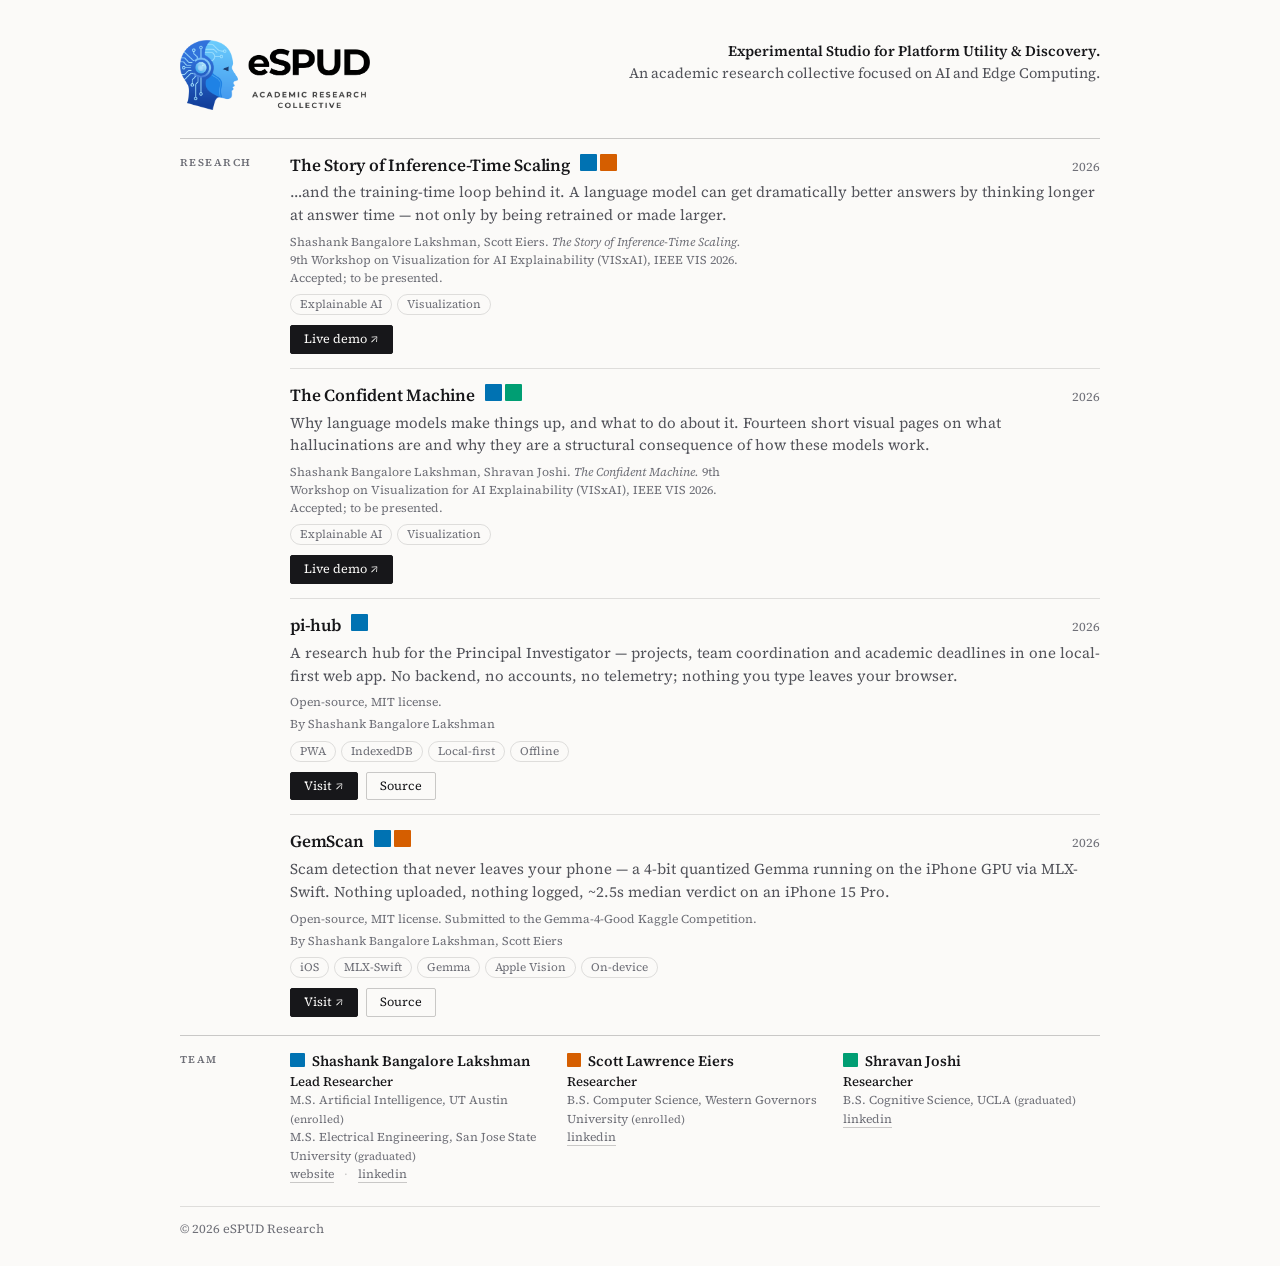
==== index.html @ 0be503f2 "Move the year to the right of each title All four entries now show 2026 right-aligned on the title r" ====
<!DOCTYPE html>
<html lang="en">
<head>
  <meta charset="UTF-8" />
  <meta name="viewport" content="width=device-width, initial-scale=1.0" />
  <title>eSPUD — Experimental Studio for Platform Utility &amp; Discovery</title>
  <meta name="description" content="eSPUD (Experimental Studio for Platform Utility &amp; Discovery) is an academic research collective focused on AI and Edge Computing." />
  <meta name="theme-color" content="#FBFAF8" />

  <link rel="icon" type="image/png" href="assets/logo-mark.png?v=2" />
  <link rel="preconnect" href="https://fonts.googleapis.com" />
  <link rel="preconnect" href="https://fonts.gstatic.com" crossorigin />
  <link href="https://fonts.googleapis.com/css2?family=Source+Serif+4:opsz,wght@8..60,400;8..60,600&display=swap" rel="stylesheet" />
  <link rel="stylesheet" href="css/style.css" />
</head>
<body>

  <main class="wrap" id="main" tabindex="-1">

    <div class="head">
      <div class="head-top">
        <img class="head-logo" src="assets/logo.png?v=2" alt="eSPUD — academic research collective" />
        <h1>eSPUD — Experimental Studio for Platform Utility &amp; Discovery</h1>
        <p><strong>Experimental Studio for Platform Utility &amp; Discovery.</strong><br /> An academic research collective focused on AI and Edge Computing.</p>
      </div>
    </div>

    <section class="sec" id="research">
      <h2>Research</h2>
      <div>
        <article class="row" id="inference-time-scaling">
          <div class="row-top">
            <h3>The Story of Inference-Time Scaling</h3>
            <span class="who" role="img" aria-label="Contributors: Shashank Bangalore Lakshman, Scott Lawrence Eiers"><i class="m m-sbl" title="Shashank Bangalore Lakshman"></i><i class="m m-sle" title="Scott Lawrence Eiers"></i></span>
            <span class="year">2026</span>
          </div>
          <p>…and the training-time loop behind it. A language model can get dramatically better answers by thinking longer at answer time — not only by being retrained or made larger.</p>
          <p class="cite">
            Shashank Bangalore Lakshman, Scott Eiers.
            <em>The Story of Inference-Time Scaling.</em>
            9th Workshop on Visualization for AI Explainability (VISxAI), IEEE VIS 2026. Accepted; to be presented.
          </p>
          <div class="tags">
            <span>Explainable AI</span><span>Visualization</span>
          </div>
          <div class="actions">
            <a class="btn" href="https://sapiotomy.vercel.app" target="_blank" rel="noopener">Live demo ↗</a>
          </div>
        </article>

        <article class="row" id="confident-machine">
          <div class="row-top">
            <h3>The Confident Machine</h3>
            <span class="who" role="img" aria-label="Contributors: Shashank Bangalore Lakshman, Shravan Joshi"><i class="m m-sbl" title="Shashank Bangalore Lakshman"></i><i class="m m-sj" title="Shravan Joshi"></i></span>
            <span class="year">2026</span>
          </div>
          <p>Why language models make things up, and what to do about it. Fourteen short visual pages on what hallucinations are and why they are a structural consequence of how these models work.</p>
          <p class="cite">
            Shashank Bangalore Lakshman, Shravan Joshi.
            <em>The Confident Machine.</em>
            9th Workshop on Visualization for AI Explainability (VISxAI), IEEE VIS 2026. Accepted; to be presented.
          </p>
          <div class="tags">
            <span>Explainable AI</span><span>Visualization</span>
          </div>
          <div class="actions">
            <a class="btn" href="https://the-confident-machine.vercel.app" target="_blank" rel="noopener">Live demo ↗</a>
          </div>
        </article>
        <article class="row" id="pi-hub">
          <div class="row-top">
            <h3>pi-hub</h3>
            <span class="who" role="img" aria-label="Contributors: Shashank Bangalore Lakshman"><i class="m m-sbl" title="Shashank Bangalore Lakshman"></i></span>
            <span class="year">2026</span>
          </div>
          <p>A research hub for the Principal Investigator — projects, team coordination and academic deadlines in one local-first web app. No backend, no accounts, no telemetry; nothing you type leaves your browser.</p>
          <p class="cite">Open-source, MIT license.</p>
          <div class="meta">By Shashank Bangalore Lakshman</div>
          <div class="tags">
            <span>PWA</span><span>IndexedDB</span><span>Local-first</span><span>Offline</span>
          </div>
          <div class="actions">
            <a class="btn" href="https://pi-hub-eight.vercel.app/" target="_blank" rel="noopener">Visit ↗</a>
            <a class="btn btn-ghost" href="https://github.com/eSPUD/PI-hub" target="_blank" rel="noopener">Source</a>
          </div>
        </article>

        <article class="row" id="gemscan">
          <div class="row-top">
            <h3>GemScan</h3>
            <span class="who" role="img" aria-label="Contributors: Shashank Bangalore Lakshman, Scott Lawrence Eiers"><i class="m m-sbl" title="Shashank Bangalore Lakshman"></i><i class="m m-sle" title="Scott Lawrence Eiers"></i></span>
            <span class="year">2026</span>
          </div>
          <p>Scam detection that never leaves your phone — a 4-bit quantized Gemma running on the iPhone GPU via MLX-Swift. Nothing uploaded, nothing logged, ~2.5s median verdict on an iPhone 15 Pro.</p>
          <p class="cite">Open-source, MIT license. Submitted to the Gemma-4-Good Kaggle Competition.</p>
          <div class="meta">By Shashank Bangalore Lakshman, Scott Eiers</div>
          <div class="tags">
            <span>iOS</span><span>MLX-Swift</span><span>Gemma</span><span>Apple Vision</span><span>On-device</span>
          </div>
          <div class="actions">
            <a class="btn" href="https://gemscan.github.io/GemScan/" target="_blank" rel="noopener">Visit ↗</a>
            <a class="btn btn-ghost" href="https://github.com/GemScan/GemScan" target="_blank" rel="noopener">Source</a>
          </div>
        </article>
      </div>
    </section>

    <section class="sec" id="team">
      <h2>Team</h2>
      <div class="people">
        <div class="person">
          <b><i class="m m-sbl"></i>Shashank Bangalore Lakshman</b>
          <span class="role">Lead Researcher</span>
          <span>M.S. Artificial Intelligence, UT Austin <i class="standing">enrolled</i></span>
          <span>M.S. Electrical Engineering, San Jose State University <i class="standing">graduated</i></span>
          <span>
            <a href="https://shashankbl.github.io" target="_blank" rel="noopener">website</a>
            <span class="sep">·</span> <a href="https://www.linkedin.com/in/shashankbl/" target="_blank" rel="noopener">linkedin</a>
          </span>
        </div>
        <div class="person">
          <b><i class="m m-sle"></i>Scott Lawrence Eiers</b>
          <span class="role">Researcher</span>
          <span>B.S. Computer Science, Western Governors University <i class="standing">enrolled</i></span>
          <span>
            <a href="https://www.linkedin.com/in/scott-eiers-a3403a244/" target="_blank" rel="noopener">linkedin</a>
          </span>
        </div>
        <div class="person">
          <b><i class="m m-sj"></i>Shravan Joshi</b>
          <span class="role">Researcher</span>
          <span>B.S. Cognitive Science, UCLA <i class="standing">graduated</i></span>
          <span>
            <a href="https://www.linkedin.com/in/shravanjoshi-ca/" target="_blank" rel="noopener">linkedin</a>
          </span>
        </div>
      </div>
    </section>

    <div class="foot">
      <span>© <span id="year">2026</span> eSPUD Research</span>
    </div>

  </main>

  <script src="js/main.js"></script>
  <script src="js/keyboard.js"></script>
</body>
</html>
---- css/style.css ----
/* =========================================================
   eSPUD — single page, single typeface, minimal whitespace
   Source Serif 4 only: hierarchy comes from size, weight, colour
   and tracking, never from a second family.
   ========================================================= */

:root {
  --bg:      #FBFAF8;   /* warm paper */
  --bg-2:    #F5F3EF;
  --text:    #17171A;   /* ink */
  --dim:     #52535A;
  --mute:    #6F7078;
  --rule:    rgba(23,23,26,0.13);
  --rule-2:  rgba(23,23,26,0.22);
  --accent:  #0B52B0;   /* the logo's blue, darkened to 7:1 on paper */

  /* One marker colour per member. Okabe-Ito blue / vermillion /
     bluish-green: the canonical set chosen to stay distinguishable
     under every common colour-vision deficiency. */
  --who-sbl: #0072B2;
  --who-sle: #D55E00;
  --who-sj:  #009E73;

  --font: 'Source Serif 4', Iowan Old Style, Charter, Georgia, serif;
  --wrap:  960px;
  --label: 90px;        /* the left rail every section hangs off */
  --radius: 2px;

  color-scheme: light;  /* light UA widgets + scrollbars on dark-mode systems */
}

* { box-sizing: border-box; }

html, body {
  margin: 0; padding: 0;
  background: var(--bg);
  color: var(--text);
  font-family: var(--font);
  font-size: 15px;
  line-height: 1.52;
  -webkit-font-smoothing: antialiased;
  -moz-osx-font-smoothing: grayscale;
  scroll-behavior: smooth;
}
img { display: block; max-width: 100%; }
a { color: inherit; text-decoration: none; }
button { font-family: inherit; cursor: pointer; }
h1, h2, h3 { font-weight: 600; letter-spacing: -0.012em; }

.wrap { max-width: var(--wrap); margin: 0 auto; padding: 0 20px; }

/* =========================================================
   ACCESSIBILITY
   ========================================================= */
:focus-visible { outline: 2px solid var(--accent); outline-offset: 2px; border-radius: var(--radius); }
*:focus:not(:focus-visible) { outline: none; }
[tabindex="-1"]:focus { outline: none; }

.skip-link {
  position: fixed;
  top: 8px; left: 50%;
  transform: translate(-50%, -180%);
  z-index: 2000;
  background: var(--text); color: var(--bg);
  font-size: 13px; font-weight: 500;
  padding: 7px 14px;
  border-radius: var(--radius);
  transition: transform .2s ease;
}
.skip-link:focus-visible { transform: translate(-50%, 0); outline: 2px solid var(--accent); }

.to-top {
  position: fixed;
  bottom: 16px; right: 16px;
  z-index: 60;
  width: 32px; height: 32px;
  display: grid; place-items: center;
  border: 0; border-radius: var(--radius);
  background: var(--text); color: var(--bg);
  opacity: 0; pointer-events: none;
  transition: opacity .2s ease, background .2s ease;
}
.to-top.is-visible { opacity: 1; pointer-events: auto; }
.to-top:hover { background: var(--accent); }

/* Keyboard-shortcuts dialog (injected by keyboard.js) */
.kbd-backdrop {
  position: fixed; inset: 0; z-index: 1900;
  display: grid; place-items: center; padding: 20px;
  background: rgba(23,23,26,0.28);
}
.kbd-backdrop[hidden] { display: none; }
body.kbd-modal-open { overflow: hidden; }
.kbd-modal {
  width: 100%; max-width: 400px;
  background: #fff;
  border: 1px solid var(--rule-2);
  border-radius: var(--radius);
  padding: 16px 18px 14px;
}
.kbd-modal-head { display: flex; align-items: center; justify-content: space-between; margin-bottom: 8px; }
.kbd-modal-head h2 { margin: 0; font-size: 14px; }
.kbd-close { background: none; border: 0; color: var(--mute); font-size: 20px; line-height: 1; padding: 0 4px; }
.kbd-close:hover { color: var(--text); }
.kbd-list { display: flex; flex-direction: column; }
.kbd-row { display: flex; align-items: center; gap: 12px; padding: 5px 0; border-bottom: 1px solid var(--rule); }
.kbd-row:last-child { border-bottom: 0; }
.kbd-keys { flex: 0 0 104px; display: flex; align-items: center; gap: 4px; }
.kbd-desc { font-size: 12.5px; color: var(--dim); }
.kbd-plus { color: var(--mute); font-size: 10px; }
kbd {
  font-family: inherit; font-size: 11px;
  color: var(--text); background: var(--bg-2);
  border: 1px solid var(--rule-2); border-radius: var(--radius);
  padding: 1px 6px; min-width: 20px; text-align: center; display: inline-block;
}
.kbd-hint { margin: 10px 0 0; font-size: 11.5px; color: var(--mute); }

/* =========================================================
   MASTHEAD — the logo, one line of prose, four counts
   ========================================================= */
.head { padding: 40px 0 14px; }
.head-top {
  display: flex;
  align-items: flex-start;
  justify-content: space-between;
  gap: 36px;
  margin-bottom: 14px;
}
.head-logo { width: 190px; flex: 0 0 auto; margin: 0; }
.head h1 {
  position: absolute; width: 1px; height: 1px;
  margin: -1px; padding: 0; overflow: hidden;
  clip: rect(0,0,0,0); white-space: nowrap; border: 0;
}
.head p { margin: 0; color: var(--dim); font-size: 14.5px; max-width: 62ch; text-align: right; }
.head p strong { font-weight: 600; color: var(--text); }

/* =========================================================
   SECTION — label rail + rows
   ========================================================= */
.sec {
  display: grid;
  grid-template-columns: var(--label) 1fr;
  gap: 0 20px;
  border-top: 1px solid var(--rule-2);
  padding: 14px 0 4px;
  scroll-margin-top: 12px;
}
.sec > h2 {
  margin: 2px 0 0;
  font-size: 10.5px; font-weight: 600;
  letter-spacing: 0.14em; text-transform: uppercase;
  color: var(--mute);
}

.row { padding: 0 0 14px; scroll-margin-top: 12px; }
.row + .row { border-top: 1px solid var(--rule); padding-top: 14px; }
.row-top { display: flex; align-items: baseline; gap: 10px; flex-wrap: wrap; }
.row-top h3 { margin: 0; font-size: 17px; }
.year {
  margin-left: auto;
  font-size: 12.5px;
  color: var(--mute);
  white-space: nowrap;
  font-variant-numeric: tabular-nums;
}

/* Contributor markers: bars the height of the text they sit beside */
.who { display: inline-flex; align-items: center; gap: 3px; font-size: 17px; }
.m {
  width: 1em;
  height: 1em;
  border-radius: 1px;
  display: inline-block;
  flex: 0 0 auto;
}
.m-sbl { background: var(--who-sbl); }
.m-sle { background: var(--who-sle); }
.m-sj  { background: var(--who-sj); }
.person b .m { margin-right: 7px; vertical-align: -0.12em; }
.row p { margin: 3px 0 0; color: var(--dim); }
.row .cite {
  margin: 6px 0 0;
  font-size: 12px;          /* a step down from the body text */
  line-height: 1.5;
  color: var(--mute);       /* #6F7078 — 4.7:1, the lightest grey that still passes AA */
  max-width: 78ch;
}
.row .cite em { font-style: italic; color: var(--mute); }
.row .meta { margin-top: 4px; font-size: 12px; color: var(--mute); }
.row .meta a { color: var(--mute); border-bottom: 1px solid var(--rule-2); }
.row .meta a:hover { color: var(--text); border-bottom-color: var(--text); }
.sep { color: var(--rule-2); margin: 0 7px; }

/* Research tags — pills, one per topic */
.tags { display: flex; flex-wrap: wrap; gap: 5px; margin-top: 7px; }
.tags span {
  font-size: 11.5px;
  line-height: 1.5;
  color: var(--mute);
  border: 1px solid var(--rule);
  border-radius: 999px;
  padding: 1px 9px;
}
/* Entry links are buttons: solid for the thing itself, hairline for source */
.actions { display: flex; flex-wrap: wrap; gap: 8px; margin-top: 10px; }
.actions .btn {
  display: inline-flex;
  align-items: center;
  font-size: 12.5px;
  line-height: 1;
  padding: 7px 13px;
  border: 1px solid var(--text);
  border-radius: var(--radius);
  background: var(--text);
  color: var(--bg);
  transition: background .15s ease, border-color .15s ease, color .15s ease;
}
.actions .btn:hover { background: var(--accent); border-color: var(--accent); color: #fff; }
.actions .btn-ghost {
  background: none;
  color: var(--text);
  border-color: var(--rule-2);
}
.actions .btn-ghost:hover { background: none; color: var(--text); border-color: var(--text); }

/* team: three compact columns */
.people { display: grid; grid-template-columns: repeat(3, 1fr); gap: 0 20px; }
.person { padding-bottom: 14px; }
.person b { display: block; font-size: 14.5px; font-weight: 600; }
.person > span { display: block; font-size: 12px; color: var(--mute); }
.person .role { color: var(--text); font-weight: 500; font-size: 13px; }
.person .standing { font-style: normal; font-size: 11px; }
.person .standing::before { content: "("; }
.person .standing::after  { content: ")"; }
.person .sep { display: inline; }
.person a { color: var(--mute); border-bottom: 1px solid var(--rule-2); }
.person a:hover { color: var(--text); border-bottom-color: var(--text); }

.foot {
  border-top: 1px solid var(--rule);
  margin-top: 4px; padding: 12px 0 28px;
  display: flex; gap: 14px; flex-wrap: wrap;
  font-size: 12.5px; color: var(--mute);
}
.foot a { border-bottom: 1px solid var(--rule-2); }
.foot a:hover { color: var(--text); border-bottom-color: var(--text); }

/* =========================================================
   DETAIL PAGE (projects/microbert.html)
   ========================================================= */
.page { padding: 40px 0 0; }
.crumbs { font-size: 11px; letter-spacing: 0.12em; text-transform: uppercase; color: var(--mute); margin-bottom: 10px; }
.crumbs a { color: var(--accent); }
.page h1 { margin: 0 0 6px; font-size: 22px; }
.page .lede { margin: 0; color: var(--dim); font-size: 14px; max-width: 74ch; }
.stat-row { display: grid; grid-template-columns: repeat(auto-fit, minmax(150px, 1fr)); gap: 0 20px; margin: 16px 0 0; border-top: 1px solid var(--rule-2); padding-top: 12px; }
.stat-card .num { font-size: 18px; font-weight: 600; font-variant-numeric: tabular-nums; }
.stat-card .lbl { font-size: 10.5px; letter-spacing: 0.12em; text-transform: uppercase; color: var(--mute); }
.prose { max-width: 74ch; padding: 4px 0 0; }
.prose h2 { font-size: 13px; letter-spacing: 0.1em; text-transform: uppercase; color: var(--mute); margin: 18px 0 6px; }
.prose p { margin: 0 0 10px; color: var(--dim); }
.prose code { font-family: ui-monospace, SFMono-Regular, Menlo, Consolas, monospace; font-size: 12.5px; background: var(--bg-2); border: 1px solid var(--rule); border-radius: var(--radius); padding: 1px 5px; color: var(--text); }
.back-link { display: inline-block; margin: 14px 0 0; font-size: 12.5px; color: var(--mute); }
.back-link:hover { color: var(--text); }

/* =========================================================
   RESPONSIVE
   ========================================================= */
@media (max-width: 720px) {
  .sec { grid-template-columns: 1fr; gap: 6px; }
  .people { grid-template-columns: 1fr; }
  .person + .person { border-top: 1px solid var(--rule); padding-top: 12px; }
  .head-logo { width: 165px; }
  .head-top { flex-direction: column; gap: 12px; }
  .head p { text-align: left; max-width: none; }
  .year { margin-left: 0; }

}
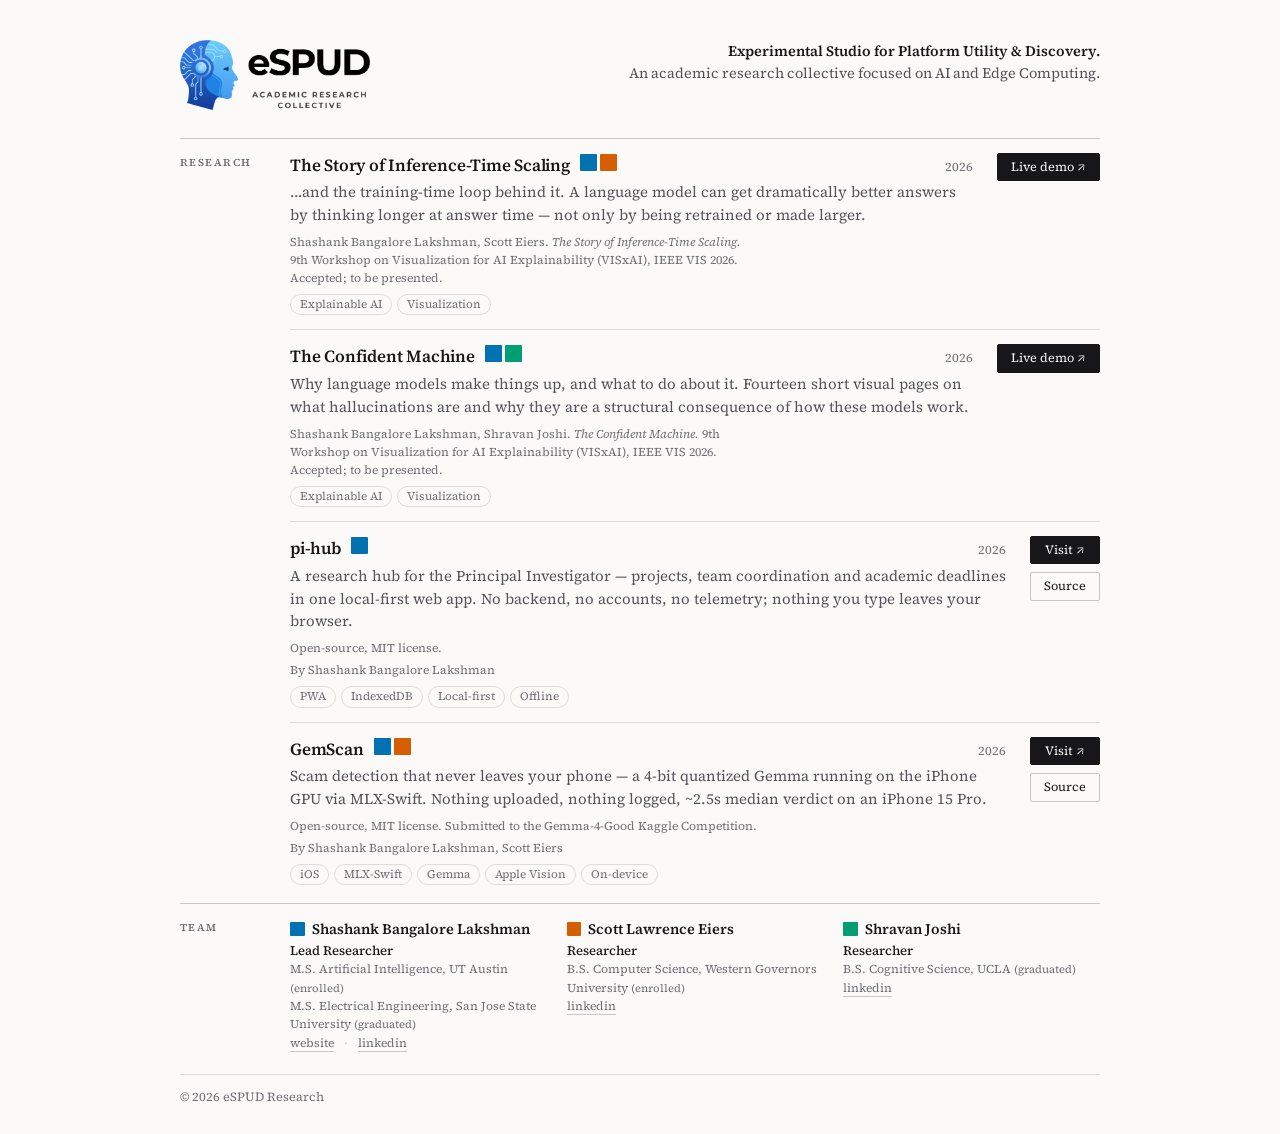
==== commit 6aa02fc2: "Move the entry buttons into a right-hand column Live demo / Visit / Source now stack in their own co" ====
--- a/index.html
+++ b/index.html
@@ -29,6 +29,7 @@
       <h2>Research</h2>
       <div>
         <article class="row" id="inference-time-scaling">
+          <div class="row-main">
           <div class="row-top">
             <h3>The Story of Inference-Time Scaling</h3>
             <span class="who" role="img" aria-label="Contributors: Shashank Bangalore Lakshman, Scott Lawrence Eiers"><i class="m m-sbl" title="Shashank Bangalore Lakshman"></i><i class="m m-sle" title="Scott Lawrence Eiers"></i></span>
@@ -43,12 +44,14 @@
           <div class="tags">
             <span>Explainable AI</span><span>Visualization</span>
           </div>
+          </div>
           <div class="actions">
             <a class="btn" href="https://sapiotomy.vercel.app" target="_blank" rel="noopener">Live demo ↗</a>
           </div>
         </article>
 
         <article class="row" id="confident-machine">
+          <div class="row-main">
           <div class="row-top">
             <h3>The Confident Machine</h3>
             <span class="who" role="img" aria-label="Contributors: Shashank Bangalore Lakshman, Shravan Joshi"><i class="m m-sbl" title="Shashank Bangalore Lakshman"></i><i class="m m-sj" title="Shravan Joshi"></i></span>
@@ -63,11 +66,13 @@
           <div class="tags">
             <span>Explainable AI</span><span>Visualization</span>
           </div>
+          </div>
           <div class="actions">
             <a class="btn" href="https://the-confident-machine.vercel.app" target="_blank" rel="noopener">Live demo ↗</a>
           </div>
         </article>
         <article class="row" id="pi-hub">
+          <div class="row-main">
           <div class="row-top">
             <h3>pi-hub</h3>
             <span class="who" role="img" aria-label="Contributors: Shashank Bangalore Lakshman"><i class="m m-sbl" title="Shashank Bangalore Lakshman"></i></span>
@@ -79,6 +84,7 @@
           <div class="tags">
             <span>PWA</span><span>IndexedDB</span><span>Local-first</span><span>Offline</span>
           </div>
+          </div>
           <div class="actions">
             <a class="btn" href="https://pi-hub-eight.vercel.app/" target="_blank" rel="noopener">Visit ↗</a>
             <a class="btn btn-ghost" href="https://github.com/eSPUD/PI-hub" target="_blank" rel="noopener">Source</a>
@@ -86,6 +92,7 @@
         </article>
 
         <article class="row" id="gemscan">
+          <div class="row-main">
           <div class="row-top">
             <h3>GemScan</h3>
             <span class="who" role="img" aria-label="Contributors: Shashank Bangalore Lakshman, Scott Lawrence Eiers"><i class="m m-sbl" title="Shashank Bangalore Lakshman"></i><i class="m m-sle" title="Scott Lawrence Eiers"></i></span>
@@ -96,6 +103,7 @@
           <div class="meta">By Shashank Bangalore Lakshman, Scott Eiers</div>
           <div class="tags">
             <span>iOS</span><span>MLX-Swift</span><span>Gemma</span><span>Apple Vision</span><span>On-device</span>
+          </div>
           </div>
           <div class="actions">
             <a class="btn" href="https://gemscan.github.io/GemScan/" target="_blank" rel="noopener">Visit ↗</a>
--- a/css/style.css
+++ b/css/style.css
@@ -154,7 +154,15 @@
   color: var(--mute);
 }
 
-.row { padding: 0 0 14px; scroll-margin-top: 12px; }
+.row {
+  padding: 0 0 14px;
+  scroll-margin-top: 12px;
+  display: grid;
+  grid-template-columns: 1fr max-content;
+  column-gap: 24px;
+  align-items: start;
+}
+.row-main { grid-column: 1; min-width: 0; }
 .row + .row { border-top: 1px solid var(--rule); padding-top: 14px; }
 .row-top { display: flex; align-items: baseline; gap: 10px; flex-wrap: wrap; }
 .row-top h3 { margin: 0; font-size: 17px; }
@@ -204,7 +212,16 @@
   padding: 1px 9px;
 }
 /* Entry links are buttons: solid for the thing itself, hairline for source */
-.actions { display: flex; flex-wrap: wrap; gap: 8px; margin-top: 10px; }
+.actions {
+  grid-column: 2;
+  align-self: start;
+  display: flex;
+  flex-direction: column;
+  align-items: stretch;
+  gap: 8px;
+  margin-top: 0;
+}
+.actions .btn { justify-content: center; }
 .actions .btn {
   display: inline-flex;
   align-items: center;
@@ -276,5 +293,13 @@
   .head-top { flex-direction: column; gap: 12px; }
   .head p { text-align: left; max-width: none; }
   .year { margin-left: 0; }
-
-}
+  .row { grid-template-columns: 1fr; }
+  .row .actions {
+    grid-column: 1;
+    flex-direction: row;
+    flex-wrap: wrap;
+    align-items: flex-start;
+    margin-top: 10px;
+  }
+
+}
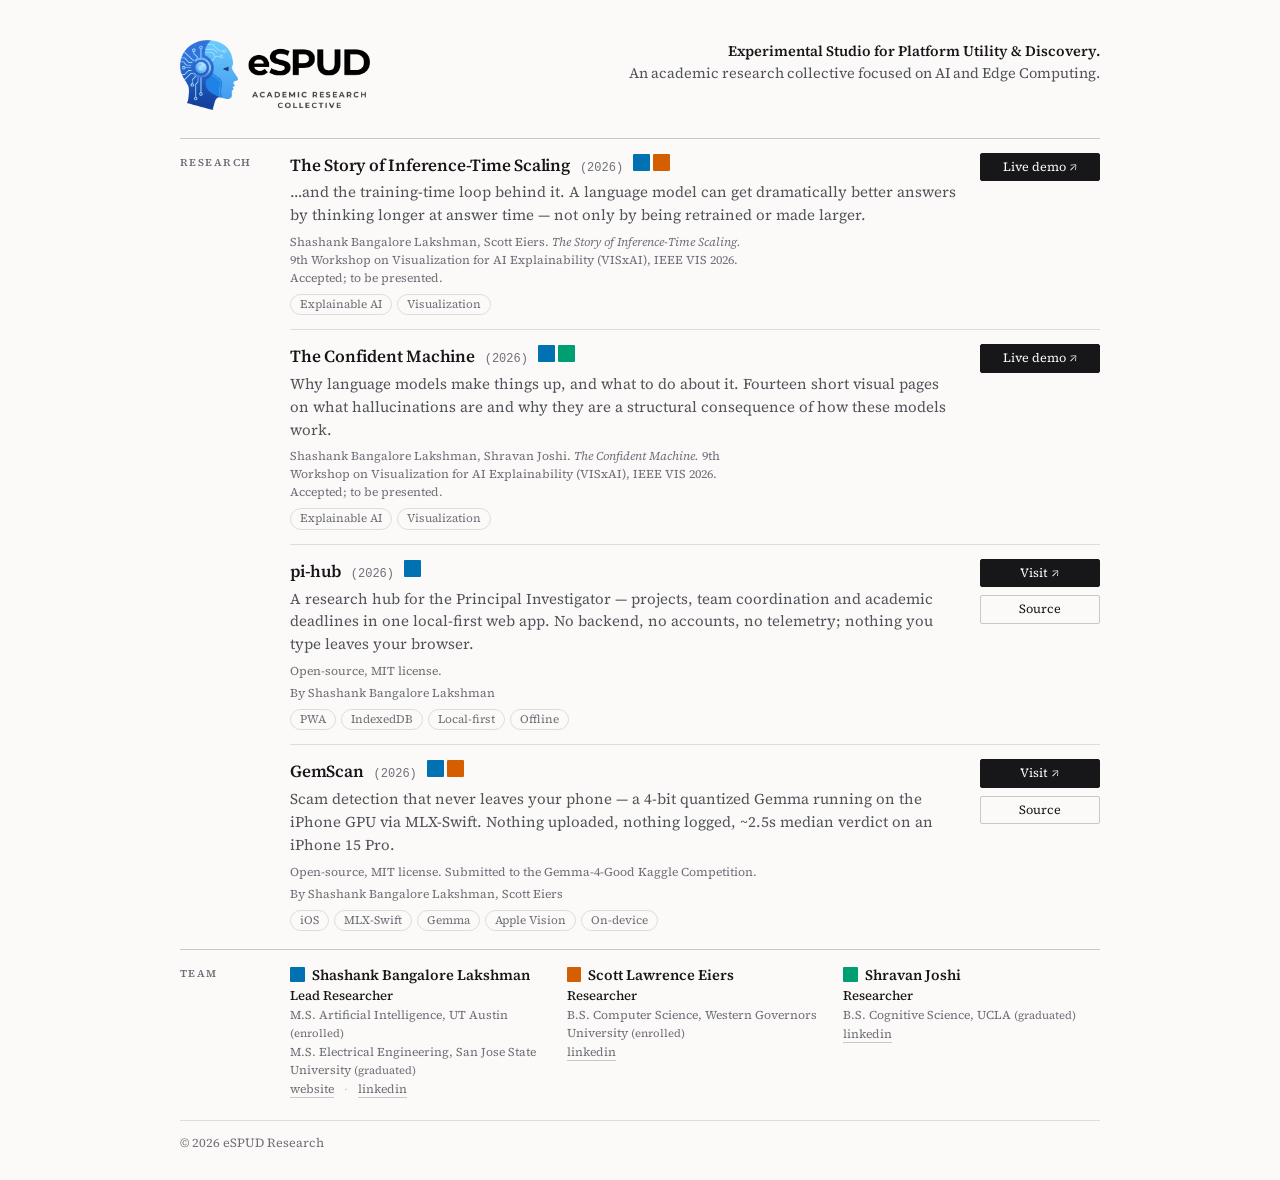
==== commit 4dfb6e36: "Set the year beside each title, bracketed and in mono Moves (2026) from the right edge to immediatel" ====
--- a/index.html
+++ b/index.html
@@ -32,8 +32,8 @@
           <div class="row-main">
           <div class="row-top">
             <h3>The Story of Inference-Time Scaling</h3>
+            <span class="year">(2026)</span>
             <span class="who" role="img" aria-label="Contributors: Shashank Bangalore Lakshman, Scott Lawrence Eiers"><i class="m m-sbl" title="Shashank Bangalore Lakshman"></i><i class="m m-sle" title="Scott Lawrence Eiers"></i></span>
-            <span class="year">2026</span>
           </div>
           <p>…and the training-time loop behind it. A language model can get dramatically better answers by thinking longer at answer time — not only by being retrained or made larger.</p>
           <p class="cite">
@@ -54,8 +54,8 @@
           <div class="row-main">
           <div class="row-top">
             <h3>The Confident Machine</h3>
+            <span class="year">(2026)</span>
             <span class="who" role="img" aria-label="Contributors: Shashank Bangalore Lakshman, Shravan Joshi"><i class="m m-sbl" title="Shashank Bangalore Lakshman"></i><i class="m m-sj" title="Shravan Joshi"></i></span>
-            <span class="year">2026</span>
           </div>
           <p>Why language models make things up, and what to do about it. Fourteen short visual pages on what hallucinations are and why they are a structural consequence of how these models work.</p>
           <p class="cite">
@@ -75,8 +75,8 @@
           <div class="row-main">
           <div class="row-top">
             <h3>pi-hub</h3>
+            <span class="year">(2026)</span>
             <span class="who" role="img" aria-label="Contributors: Shashank Bangalore Lakshman"><i class="m m-sbl" title="Shashank Bangalore Lakshman"></i></span>
-            <span class="year">2026</span>
           </div>
           <p>A research hub for the Principal Investigator — projects, team coordination and academic deadlines in one local-first web app. No backend, no accounts, no telemetry; nothing you type leaves your browser.</p>
           <p class="cite">Open-source, MIT license.</p>
@@ -95,8 +95,8 @@
           <div class="row-main">
           <div class="row-top">
             <h3>GemScan</h3>
+            <span class="year">(2026)</span>
             <span class="who" role="img" aria-label="Contributors: Shashank Bangalore Lakshman, Scott Lawrence Eiers"><i class="m m-sbl" title="Shashank Bangalore Lakshman"></i><i class="m m-sle" title="Scott Lawrence Eiers"></i></span>
-            <span class="year">2026</span>
           </div>
           <p>Scam detection that never leaves your phone — a 4-bit quantized Gemma running on the iPhone GPU via MLX-Swift. Nothing uploaded, nothing logged, ~2.5s median verdict on an iPhone 15 Pro.</p>
           <p class="cite">Open-source, MIT license. Submitted to the Gemma-4-Good Kaggle Competition.</p>
--- a/css/style.css
+++ b/css/style.css
@@ -24,6 +24,7 @@
   --font: 'Source Serif 4', Iowan Old Style, Charter, Georgia, serif;
   --wrap:  960px;
   --label: 90px;        /* the left rail every section hangs off */
+  --action: 120px;      /* the matching right rail the buttons sit in */
   --radius: 2px;
 
   color-scheme: light;  /* light UA widgets + scrollbars on dark-mode systems */
@@ -158,7 +159,7 @@
   padding: 0 0 14px;
   scroll-margin-top: 12px;
   display: grid;
-  grid-template-columns: 1fr max-content;
+  grid-template-columns: 1fr var(--action);
   column-gap: 24px;
   align-items: start;
 }
@@ -167,11 +168,11 @@
 .row-top { display: flex; align-items: baseline; gap: 10px; flex-wrap: wrap; }
 .row-top h3 { margin: 0; font-size: 17px; }
 .year {
-  margin-left: auto;
-  font-size: 12.5px;
+  /* system mono — no extra font request on a one-family page */
+  font-family: ui-monospace, SFMono-Regular, Menlo, Consolas, monospace;
+  font-size: 12px;
   color: var(--mute);
   white-space: nowrap;
-  font-variant-numeric: tabular-nums;
 }
 
 /* Contributor markers: bars the height of the text they sit beside */
@@ -292,7 +293,6 @@
   .head-logo { width: 165px; }
   .head-top { flex-direction: column; gap: 12px; }
   .head p { text-align: left; max-width: none; }
-  .year { margin-left: 0; }
   .row { grid-template-columns: 1fr; }
   .row .actions {
     grid-column: 1;
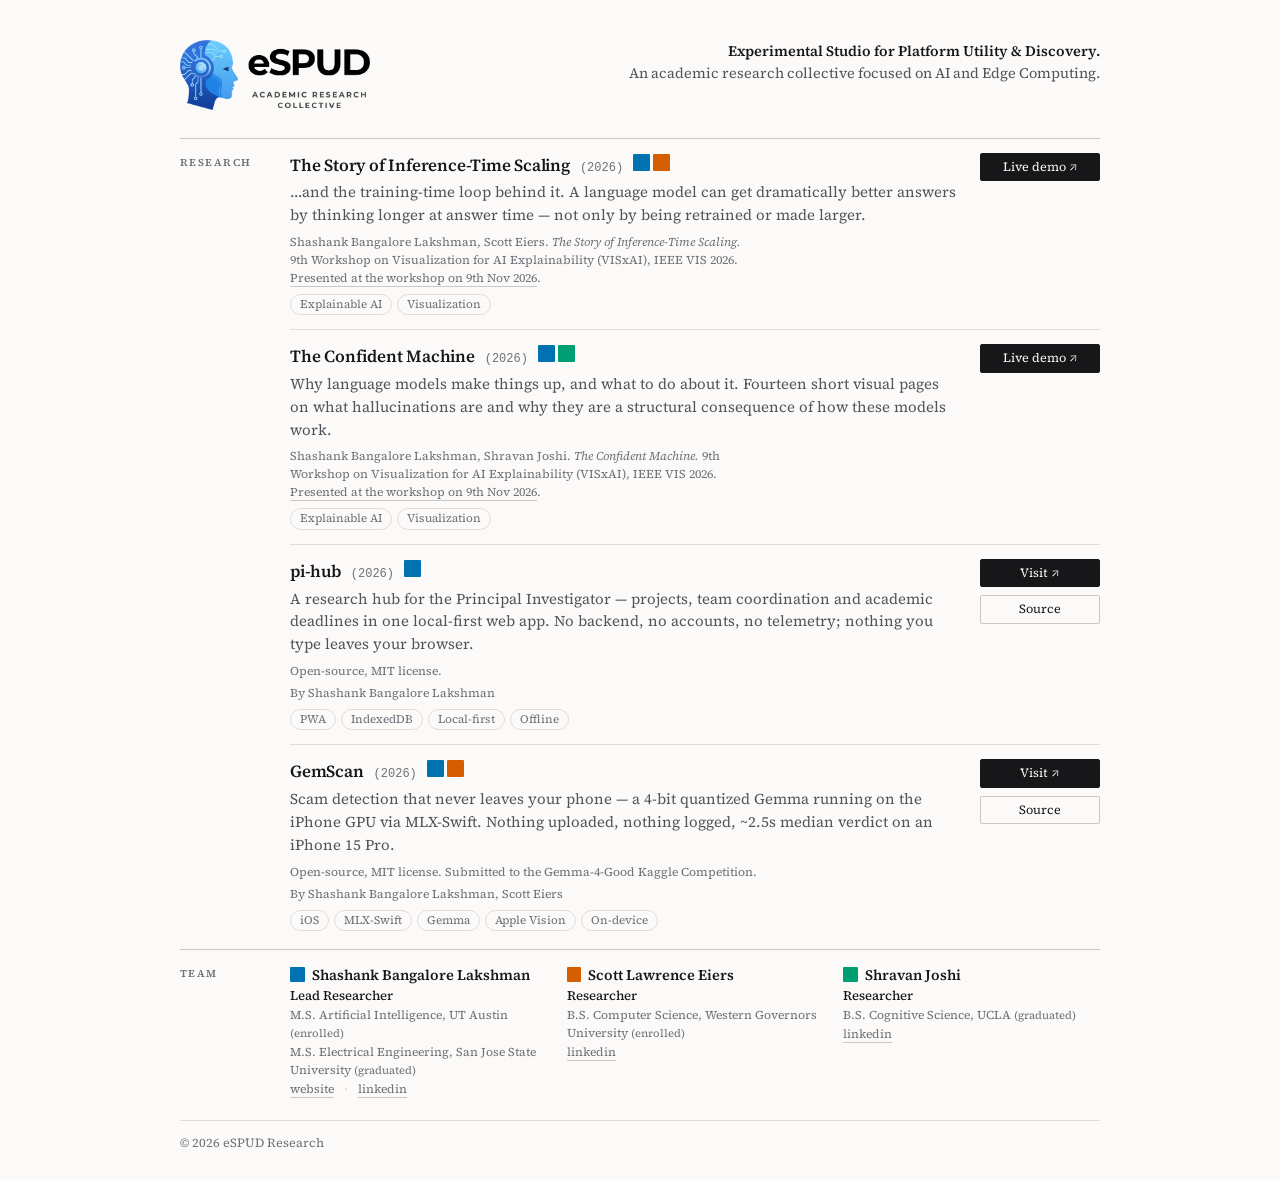
==== commit 353e9667: "Record both papers as presented, linked to the VISxAI session "Accepted; to be presented." becomes "" ====
--- a/index.html
+++ b/index.html
@@ -39,14 +39,14 @@
           <p class="cite">
             Shashank Bangalore Lakshman, Scott Eiers.
             <em>The Story of Inference-Time Scaling.</em>
-            9th Workshop on Visualization for AI Explainability (VISxAI), IEEE VIS 2026. Accepted; to be presented.
+            9th Workshop on Visualization for AI Explainability (VISxAI), IEEE VIS 2026. <a href="https://ieeevis.org/year/2026/program/session/w-visxai-visxai-2/" target="_blank" rel="noopener">Presented at the workshop on 9th Nov 2026</a>.
           </p>
           <div class="tags">
             <span>Explainable AI</span><span>Visualization</span>
           </div>
           </div>
           <div class="actions">
-            <a class="btn" href="https://sapiotomy.vercel.app" target="_blank" rel="noopener">Live demo ↗</a>
+            <a class="btn" href="https://inferencetimescaling.espud.org" target="_blank" rel="noopener">Live demo ↗</a>
           </div>
         </article>
 
@@ -61,14 +61,14 @@
           <p class="cite">
             Shashank Bangalore Lakshman, Shravan Joshi.
             <em>The Confident Machine.</em>
-            9th Workshop on Visualization for AI Explainability (VISxAI), IEEE VIS 2026. Accepted; to be presented.
+            9th Workshop on Visualization for AI Explainability (VISxAI), IEEE VIS 2026. <a href="https://ieeevis.org/year/2026/program/session/w-visxai-visxai-2/" target="_blank" rel="noopener">Presented at the workshop on 9th Nov 2026</a>.
           </p>
           <div class="tags">
             <span>Explainable AI</span><span>Visualization</span>
           </div>
           </div>
           <div class="actions">
-            <a class="btn" href="https://the-confident-machine.vercel.app" target="_blank" rel="noopener">Live demo ↗</a>
+            <a class="btn" href="https://theconfidentmachine.espud.org/" target="_blank" rel="noopener">Live demo ↗</a>
           </div>
         </article>
         <article class="row" id="pi-hub">
--- a/css/style.css
+++ b/css/style.css
@@ -197,6 +197,8 @@
   max-width: 78ch;
 }
 .row .cite em { font-style: italic; color: var(--mute); }
+.row .cite a { color: var(--mute); border-bottom: 1px solid var(--rule-2); }
+.row .cite a:hover { color: var(--text); border-bottom-color: var(--text); }
 .row .meta { margin-top: 4px; font-size: 12px; color: var(--mute); }
 .row .meta a { color: var(--mute); border-bottom: 1px solid var(--rule-2); }
 .row .meta a:hover { color: var(--text); border-bottom-color: var(--text); }
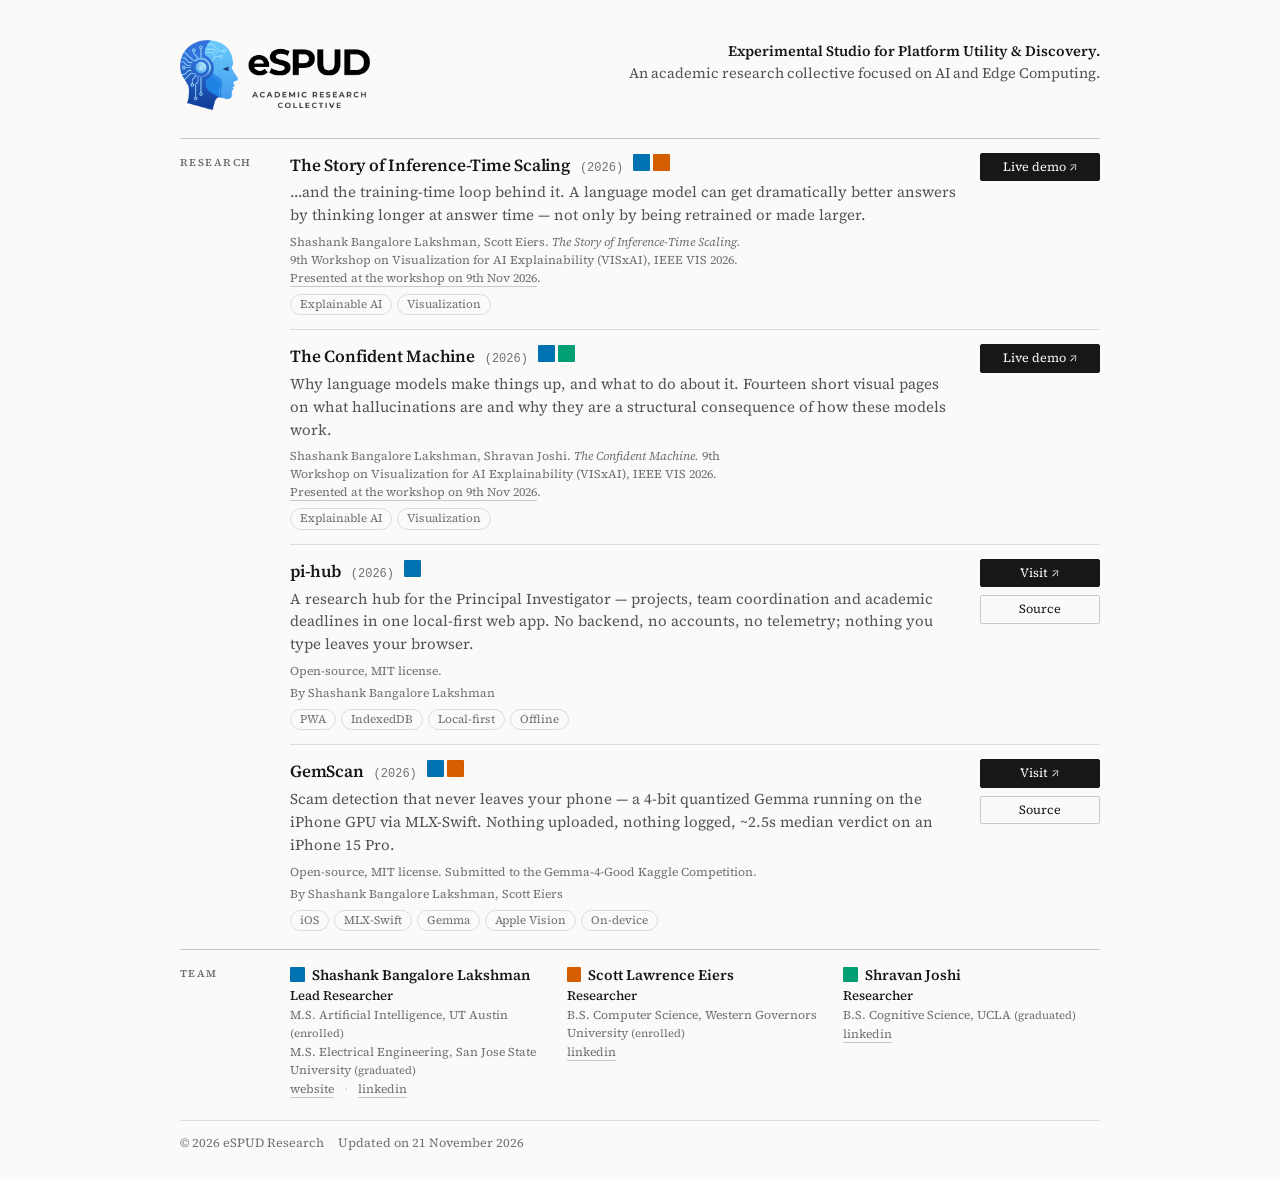
==== commit d3f41ae2: "Add an "Updated on" date to both footers Each page carries the date of its own last change, taken fr" ====
--- a/index.html
+++ b/index.html
@@ -147,6 +147,7 @@
 
     <div class="foot">
       <span>© <span id="year">2026</span> eSPUD Research</span>
+      <span>Updated on 21 November 2026</span>
     </div>
 
   </main>
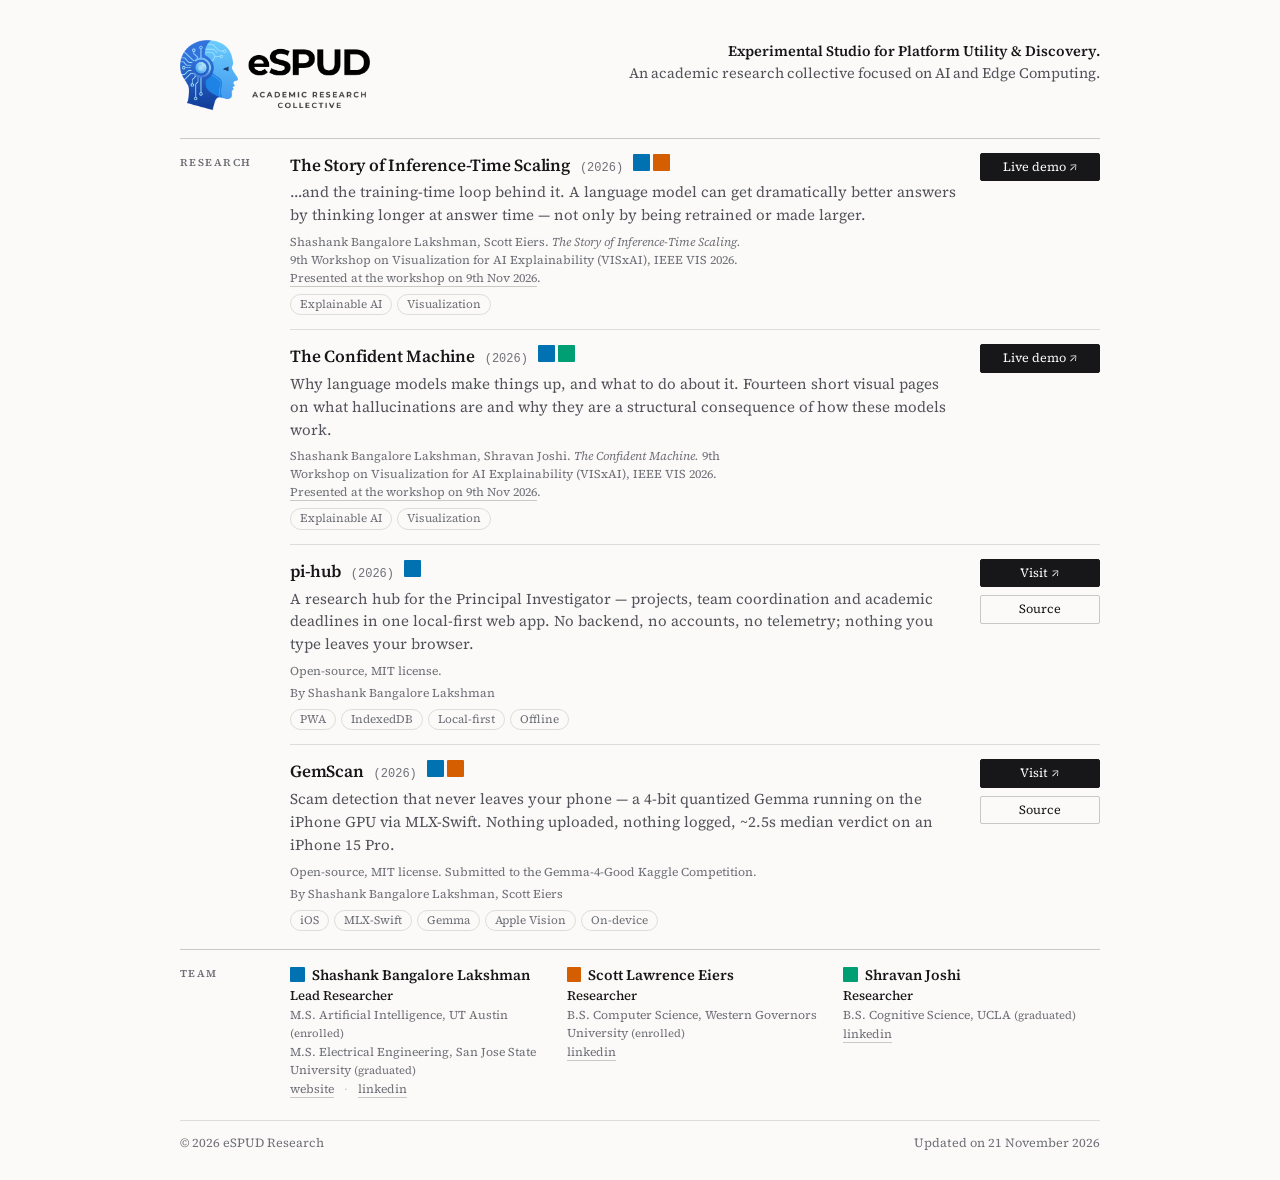
==== commit 0e0664aa: "Right-align the footer's updated date Co-Authored-By: Claude Opus 5 <noreply@anthropic.com>" ====
--- a/index.html
+++ b/index.html
@@ -147,7 +147,7 @@
 
     <div class="foot">
       <span>© <span id="year">2026</span> eSPUD Research</span>
-      <span>Updated on 21 November 2026</span>
+      <span class="updated">Updated on 21 November 2026</span>
     </div>
 
   </main>
--- a/css/style.css
+++ b/css/style.css
@@ -264,6 +264,7 @@
   display: flex; gap: 14px; flex-wrap: wrap;
   font-size: 12.5px; color: var(--mute);
 }
+.foot .updated { margin-left: auto; }
 .foot a { border-bottom: 1px solid var(--rule-2); }
 .foot a:hover { color: var(--text); border-bottom-color: var(--text); }
 
